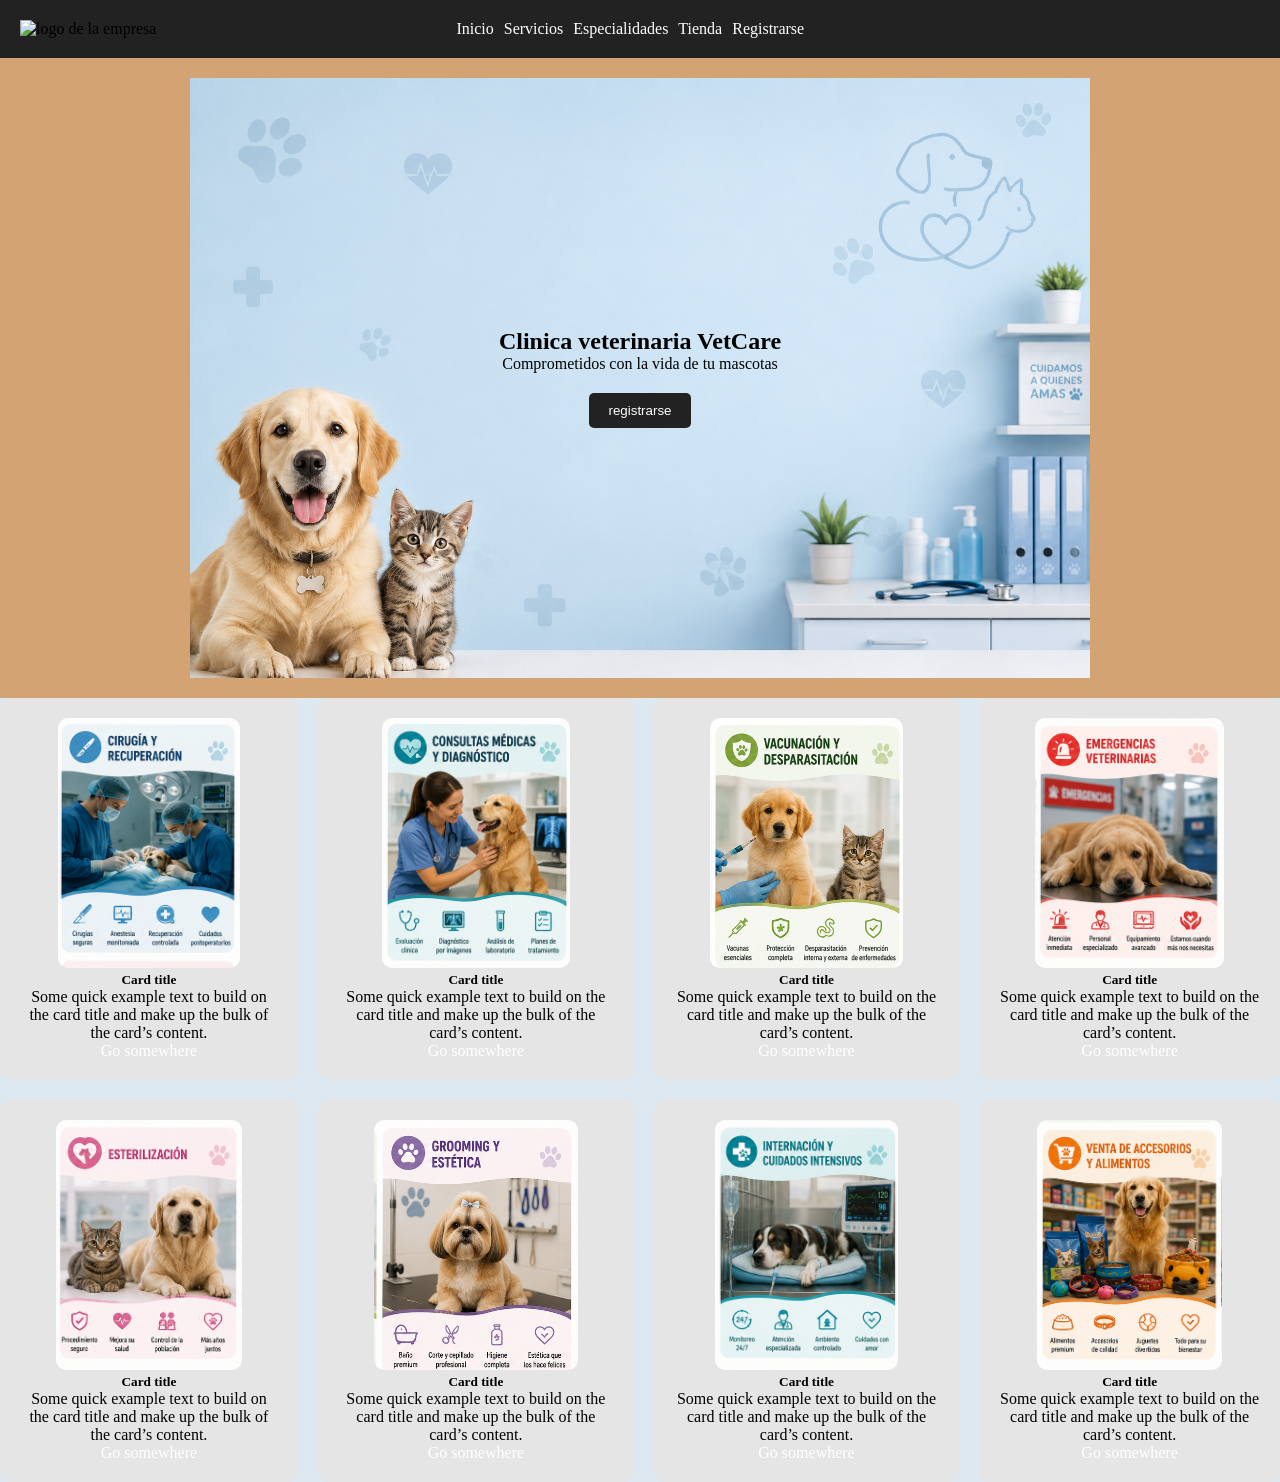
==== html/index.html @ 6836f609 "Etiapa 1: Hero, seccion sevicios" ====
<!DOCTYPE html>
<html lang="es">
<head>
    <meta charset="UTF-8">
    <meta name="viewport" content="width=device-width, initial-scale=1.0">
    <title>Document</title>
    <link rel="stylesheet" href="../css/index-style.css">
</head>
<body>
    <header class="encabezado">
        <div class="logo">
            <img src="#" alt="logo de la empresa">
        </div>
        <nav class="menu-nav-encabezado">
            <ul class="menu-nav-encabezado-lista">
                <li class="lista-item"><a href="#">Inicio</a></li>
                <li class="lista-item"><a href="#">Servicios</a></li>
                <li class="lista-item"><a href="#">Especialidades</a></li>
                <li class="lista-item"><a href="#">Tienda </a></li>
                <li class="lista-item"><a href="registro.html">Registrarse</a></li>
            </ul>
        </nav>
    </header>
    <main>
        <section class="hero">
            <h1 class="titulo">Clinica veterinaria VetCare</h1>
            <p class="slogan">Comprometidos con la vida de tu mascotas</p>
            <button class="btn-registro"><a href="registro.html">registrarse</a></button>
        </section>
        <section class="servicios">
            <div class="tarjetas" >
                <img src="../imagenes/Cirugia y Recuperacion.png" class="img-tarjeta" alt="...">
                <div class="cuerpo-trajeta">
                    <h5 class="titulo-tarjeta">Card title</h5>
                    <p class="texto-tarjeta">Some quick example text to build on the card title and make up the bulk of the card’s content.</p>
                    <a href="#" class="btn-tarjeta">Go somewhere</a>
                </div>
            </div>
            <div class="tarjetas" >
                <img src="../imagenes/Consulta medica y diasnostico.png" class="img-tarjeta" alt="...">
                <div class="cuerpo-trajeta">
                    <h5 class="titulo-tarjeta">Card title</h5>
                    <p class="texto-tarjeta">Some quick example text to build on the card title and make up the bulk of the card’s content.</p>
                    <a href="#" class="btn-tarjeta">Go somewhere</a>
                </div>
            </div>
            <div class="tarjetas" >
                <img src="../imagenes/vacunacion y desparasitacion.png" class="img-tarjeta" alt="...">
                <div class="cuerpo-trajeta">
                    <h5 class="titulo-tarjeta">Card title</h5>
                    <p class="texto-tarjeta">Some quick example text to build on the card title and make up the bulk of the card’s content.</p>
                    <a href="#" class="btn-tarjeta">Go somewhere</a>
                </div>
            </div>
            <div class="tarjetas" >
                <img src="../imagenes/Emergencias veterinarias.png" class="img-tarjeta" alt="...">
                <div class="cuerpo-trajeta">
                    <h5 class="titulo-tarjeta">Card title</h5>
                    <p class="texto-tarjeta">Some quick example text to build on the card title and make up the bulk of the card’s content.</p>
                    <a href="#" class="btn-tarjeta">Go somewhere</a>
                </div>
            </div>
            <div class="tarjetas" >
                <img src="../imagenes/ESTERILIZACION.png" class="img-tarjeta" alt="...">
                <div class="cuerpo-trajeta">
                    <h5 class="titulo-tarjeta">Card title</h5>
                    <p class="texto-tarjeta">Some quick example text to build on the card title and make up the bulk of the card’s content.</p>
                    <a href="#" class="btn-tarjeta">Go somewhere</a>
                </div>
            </div>
            <div class="tarjetas" >
                <img src="../imagenes/GRooming y estetica.png" class="img-tarjeta" alt="...">
                <div class="cuerpo-trajeta">
                    <h5 class="titulo-tarjeta">Card title</h5>
                    <p class="texto-tarjeta">Some quick example text to build on the card title and make up the bulk of the card’s content.</p>
                    <a href="#" class="btn-tarjeta">Go somewhere</a>
                </div>
            </div>
            <div class="tarjetas" >
                <img src="../imagenes/internacion i cuidados intencivos .png" class="img-tarjeta" alt="...">
                <div class="cuerpo-trajeta">
                    <h5 class="titulo-tarjeta">Card title</h5>
                    <p class="texto-tarjeta">Some quick example text to build on the card title and make up the bulk of the card’s content.</p>
                    <a href="#" class="btn-tarjeta">Go somewhere</a>
                </div>
            </div>
            <div class="tarjetas" >
                <img src="../imagenes/VENTA DE ACCESORIOS Y ALIMENTOS.png" class="img-tarjeta" alt="...">
                <div class="cuerpo-trajeta">
                    <h5 class="titulo-tarjeta">Card title</h5>
                    <p class="texto-tarjeta">Some quick example text to build on the card title and make up the bulk of the card’s content.</p>
                    <a href="#" class="btn-tarjeta">Go somewhere</a>
                </div>
            </div>
        </section>
    </main>
        

</body>
</html>
---- css/index-style.css ----
:root{
    --color-header: #222222;
    --color-fondo: #D4A373;
    --color-texto: #FFFFFF;
    --color-cards: #E5E5E5;
    --color-fondo-cards: #DDE8F1;
    --color-footer: #84A98C;
}

*{
    margin:0;
    padding:0;
}

a{
    text-decoration: none;
    color: var(--color-texto);
}
body{
    background-color: var(--color-fondo);
}

.encabezado{
    display: flex;
    justify-content: row;
    align-items: center;
    background-color: var(--color-header);
    padding: 20px;
    padding-right: 50px;
}
.logo{
    margin-right: 300px;
}

.menu-nav-encabezado-lista{
    display: grid;
    grid-template-columns: repeat(5, auto);
    padding-right: 5px;
}
.lista-item{
    list-style: none;
    padding-right: 10px;
}

.hero{
    display: flex;
    flex-direction: column;
    justify-content: center;
    align-items: center;
    height: 600px;
    background-image: url('../imagenes/img-de-fondo.png');
    background-size: contain;
    background-position: center;
    background-repeat: no-repeat;
    margin: 20px;
    border-radius: 10px;
}

.btn-registro{
    background-color: var(--color-header);
    color: var(--color-texto);
    border: none;
    padding: 10px 20px;
    border-radius: 5px;
    cursor: pointer;
    margin-top: 20px;
}

.servicios{
    display: grid;
    grid-template-columns: repeat(4, auto);
    gap: 20px;
    background-color: var(--color-fondo-cards);
}
.tarjetas{
    background-color: var(--color-cards);
    padding: 20px;
    border-radius: 10px;
    text-align: center;
}
.img-tarjeta{
    max-width: 250px;
    height: 250px;
    object-fit: cover;
    border-radius: 10px;
}
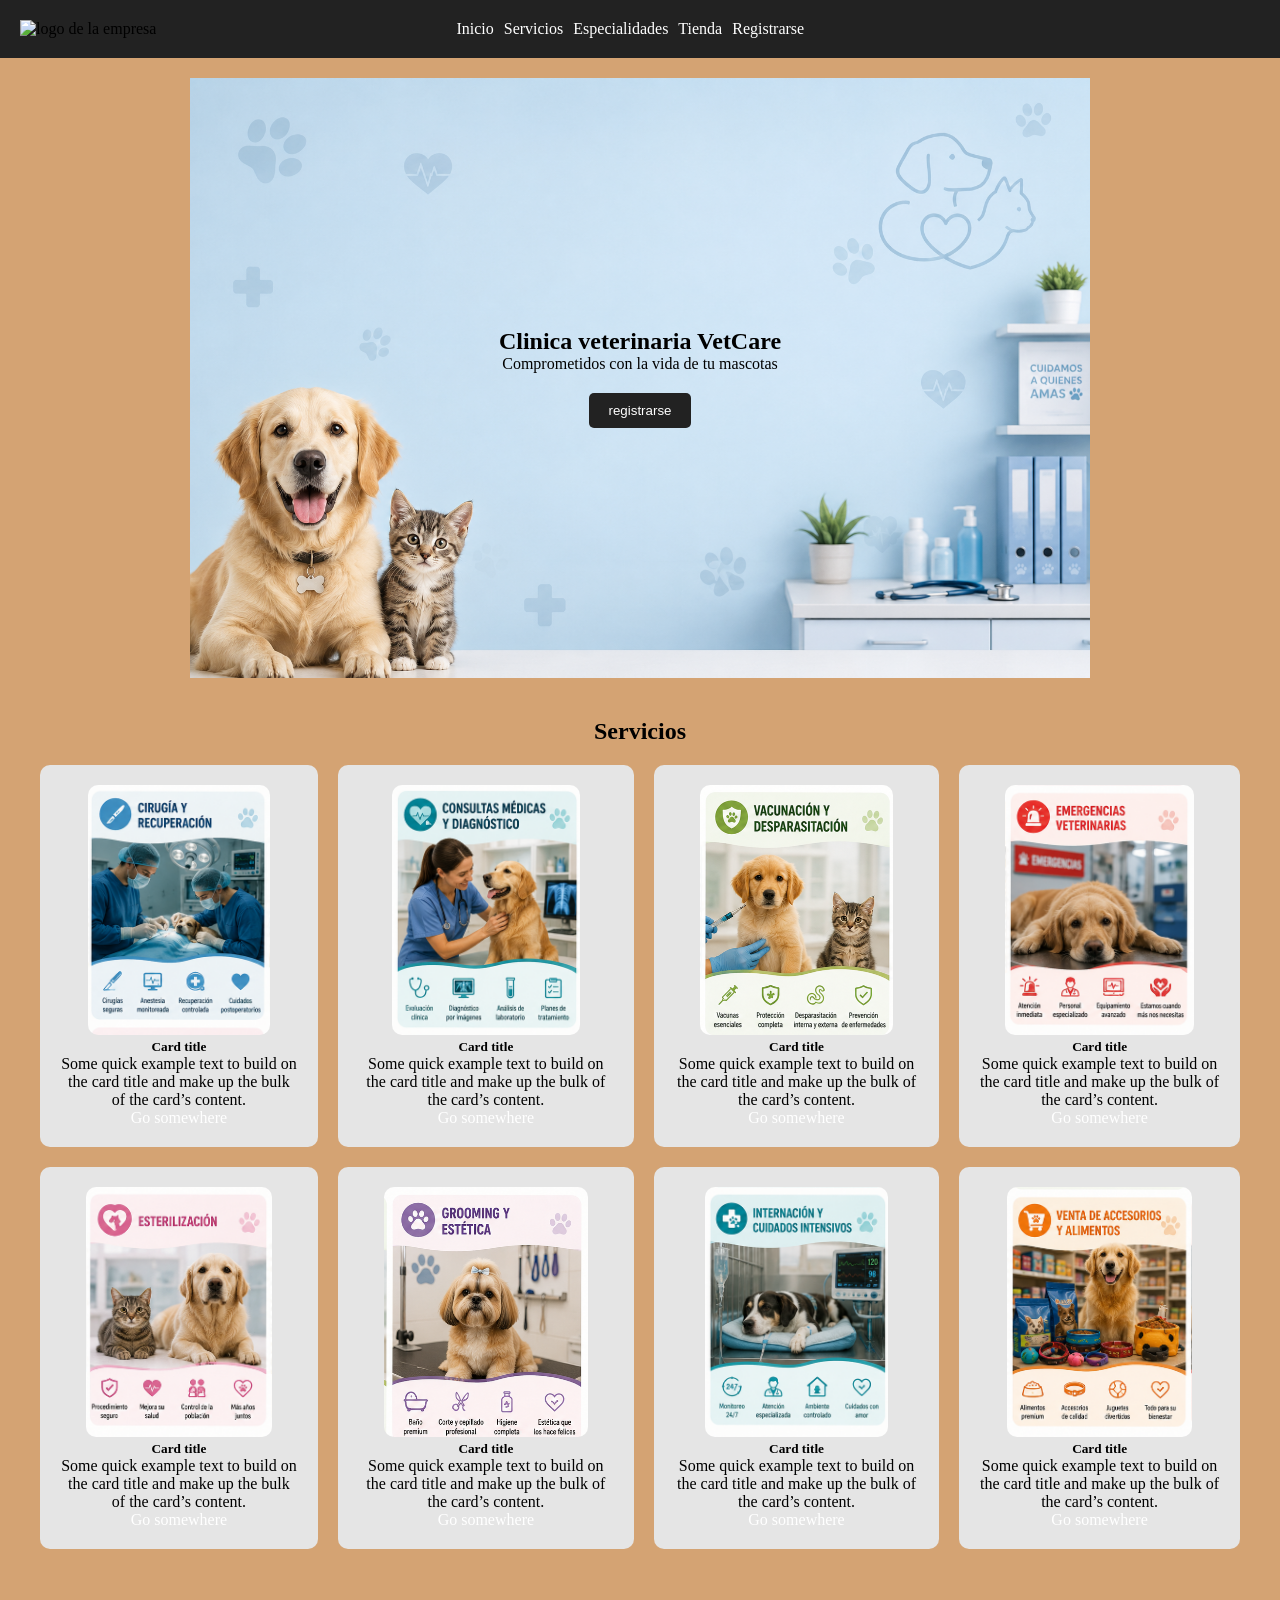
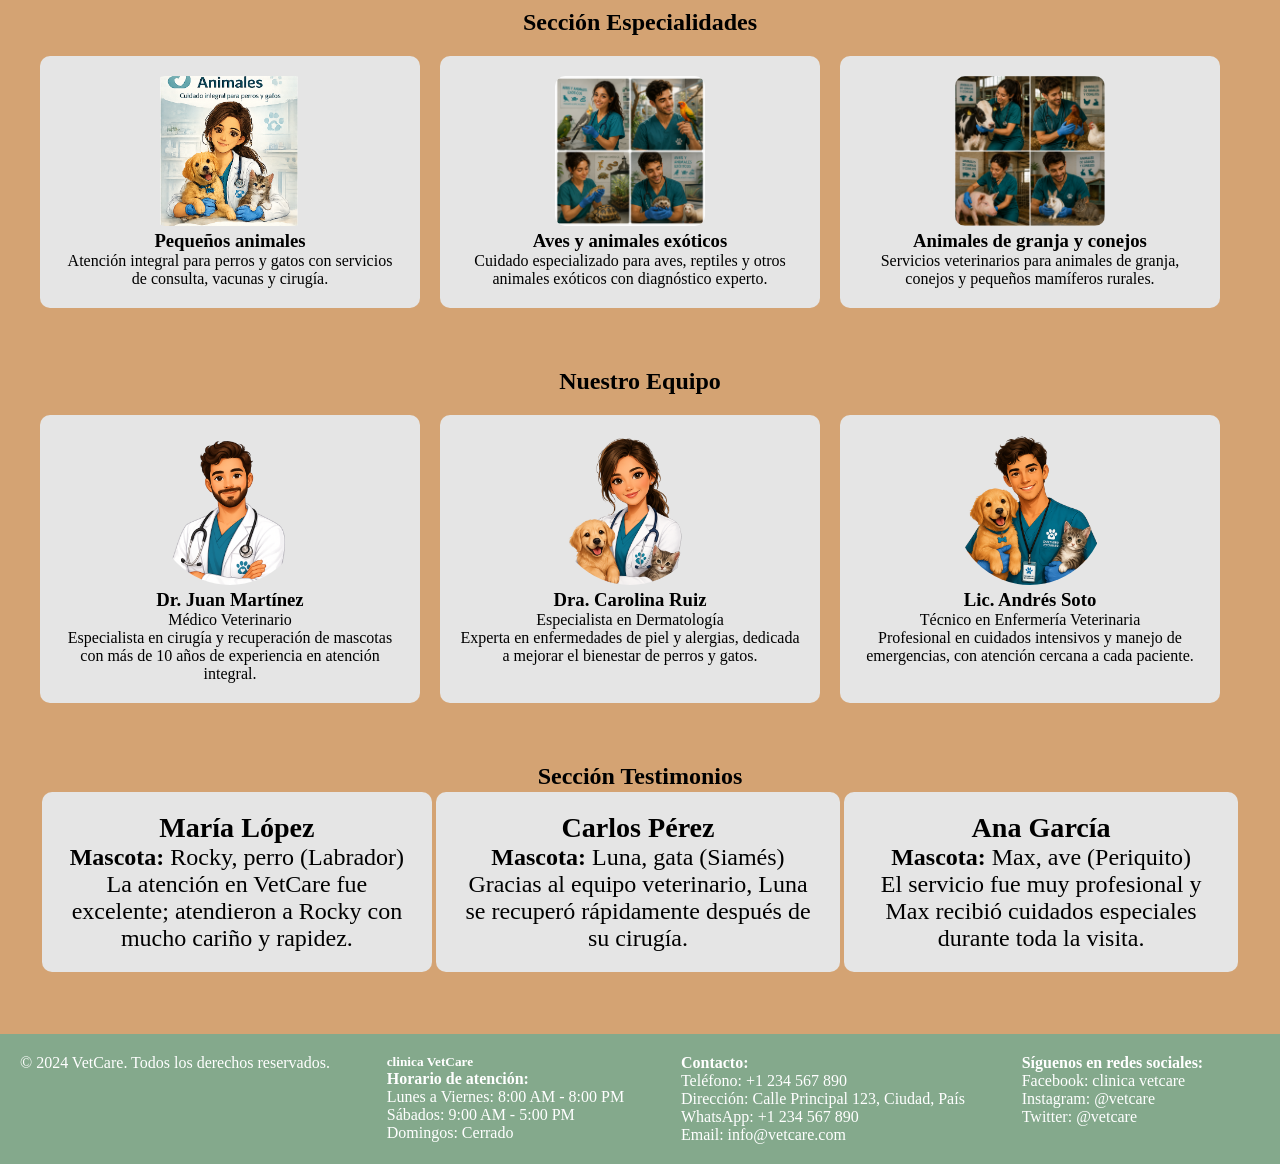
==== commit 910615bb: "Etiapa 1: seccion de especialidades, testimonios y footer" ====
--- a/html/index.html
+++ b/html/index.html
@@ -28,30 +28,32 @@
             <button class="btn-registro"><a href="registro.html">registrarse</a></button>
         </section>
         <section class="servicios">
-            <div class="tarjetas" >
-                <img src="../imagenes/Cirugia y Recuperacion.png" class="img-tarjeta" alt="...">
-                <div class="cuerpo-trajeta">
-                    <h5 class="titulo-tarjeta">Card title</h5>
-                    <p class="texto-tarjeta">Some quick example text to build on the card title and make up the bulk of the card’s content.</p>
-                    <a href="#" class="btn-tarjeta">Go somewhere</a>
+            <h2>Servicios</h2>
+            <div class="contenedor-tarjetas">
+                <div class="tarjetas" >
+                    <img src="../imagenes/Cirugia y Recuperacion.png" class="img-tarjeta" alt="...">
+                    <div class="cuerpo-trajeta">
+                        <h5 class="titulo-tarjeta">Card title</h5>
+                        <p class="texto-tarjeta">Some quick example text to build on the card title and make up the bulk of the card’s content.</p>
+                        <a href="#" class="btn-tarjeta">Go somewhere</a>
+                    </div>
                 </div>
-            </div>
-            <div class="tarjetas" >
-                <img src="../imagenes/Consulta medica y diasnostico.png" class="img-tarjeta" alt="...">
-                <div class="cuerpo-trajeta">
-                    <h5 class="titulo-tarjeta">Card title</h5>
-                    <p class="texto-tarjeta">Some quick example text to build on the card title and make up the bulk of the card’s content.</p>
-                    <a href="#" class="btn-tarjeta">Go somewhere</a>
+                <div class="tarjetas" >
+                    <img src="../imagenes/Consulta medica y diasnostico.png" class="img-tarjeta" alt="...">
+                    <div class="cuerpo-trajeta">
+                        <h5 class="titulo-tarjeta">Card title</h5>
+                        <p class="texto-tarjeta">Some quick example text to build on the card title and make up the bulk of the card’s content.</p>
+                        <a href="#" class="btn-tarjeta">Go somewhere</a>
+                    </div>
                 </div>
-            </div>
-            <div class="tarjetas" >
-                <img src="../imagenes/vacunacion y desparasitacion.png" class="img-tarjeta" alt="...">
-                <div class="cuerpo-trajeta">
-                    <h5 class="titulo-tarjeta">Card title</h5>
-                    <p class="texto-tarjeta">Some quick example text to build on the card title and make up the bulk of the card’s content.</p>
-                    <a href="#" class="btn-tarjeta">Go somewhere</a>
+                <div class="tarjetas" >
+                    <img src="../imagenes/vacunacion y desparasitacion.png" class="img-tarjeta" alt="...">
+                    <div class="cuerpo-trajeta">
+                        <h5 class="titulo-tarjeta">Card title</h5>
+                        <p class="texto-tarjeta">Some quick example text to build on the card title and make up the bulk of the card’s content.</p>
+                        <a href="#" class="btn-tarjeta">Go somewhere</a>
+                    </div>
                 </div>
-            </div>
             <div class="tarjetas" >
                 <img src="../imagenes/Emergencias veterinarias.png" class="img-tarjeta" alt="...">
                 <div class="cuerpo-trajeta">
@@ -92,9 +94,94 @@
                     <a href="#" class="btn-tarjeta">Go somewhere</a>
                 </div>
             </div>
+            </div>
         </section>
-    </main>
-        
-
+        <section class="especialidades">
+            <h2 class="titulo-seccion">Sección Especialidades</h2>
+            <div class="contenedor-especialidades">
+                <article class="especialidad">
+                    <img src="../imagenes/icono-pequenos-animales.png" alt="Icono Pequeños Animales" class="icono-especialidad">
+                    <h3>Pequeños animales</h3>
+                    <p>Atención integral para perros y gatos con servicios de consulta, vacunas y cirugía.</p>
+                </article>
+                <article class="especialidad">
+                    <img src="../imagenes/icono-aves-exoticos.png" alt="Icono Aves y Exóticos" class="icono-especialidad">
+                    <h3>Aves y animales exóticos</h3>
+                    <p>Cuidado especializado para aves, reptiles y otros animales exóticos con diagnóstico experto.</p>
+                </article>
+                <article class="especialidad">
+                    <img src="../imagenes/icono-granja-conejos.png" alt="Icono Granjas y Conejos" class="icono-especialidad">
+                    <h3>Animales de granja y conejos</h3>
+                    <p>Servicios veterinarios para animales de granja, conejos y pequeños mamíferos rurales.</p>
+                </article>
+            </div>
+        </section>
+        <section class="equipo">
+            <h2 class="titulo-seccion">Nuestro Equipo</h2>
+            <div class="contenedor-equipo">
+                <article class="miembro-equipo">
+                    <img src="../imagenes/avatar1.png" alt="Avatar Dr. Juan Martínez" class="avatar">
+                    <h3>Dr. Juan Martínez</h3>
+                    <p class="titulo-profesional">Médico Veterinario</p>
+                    <p>Especialista en cirugía y recuperación de mascotas con más de 10 años de experiencia en atención integral.</p>
+                </article>
+                <article class="miembro-equipo">
+                    <img src="../imagenes/avatar2.png" alt="Avatar Dra. Carolina Ruiz" class="avatar">
+                    <h3>Dra. Carolina Ruiz</h3>
+                    <p class="titulo-profesional">Especialista en Dermatología</p>
+                    <p>Experta en enfermedades de piel y alergias, dedicada a mejorar el bienestar de perros y gatos.</p>
+                </article>
+                <article class="miembro-equipo">
+                    <img src="../imagenes/avatar3.png" alt="Avatar Lic. Andrés Soto" class="avatar">
+                    <h3>Lic. Andrés Soto</h3>
+                    <p class="titulo-profesional">Técnico en Enfermería Veterinaria</p>
+                    <p>Profesional en cuidados intensivos y manejo de emergencias, con atención cercana a cada paciente.</p>
+                </article>
+            </div>
+        </section>
+        <section class="testimonios">
+            <h2 class="titulo-seccion">Sección Testimonios</h2>
+            <section class="subtestimonios">
+                <article class="testimonio">
+                    <h3>María López</h3>
+                    <p><strong>Mascota:</strong> Rocky, perro (Labrador)</p>
+                    <p>La atención en VetCare fue excelente; atendieron a Rocky con mucho cariño y rapidez.</p>
+                </article>
+                <article class="testimonio">
+                    <h3>Carlos Pérez</h3>
+                    <p><strong>Mascota:</strong> Luna, gata (Siamés)</p>
+                    <p>Gracias al equipo veterinario, Luna se recuperó rápidamente después de su cirugía.</p>
+                </article>
+                <article class="testimonio">
+                    <h3>Ana García</h3>
+                    <p><strong>Mascota:</strong> Max, ave (Periquito)</p>
+                    <p>El servicio fue muy profesional y Max recibió cuidados especiales durante toda la visita.</p>
+                </article>
+            </section>
+        </section>
+    </main>      
+    <footer class="pie-pagina">
+        <div class="copy"><p>&copy; 2024 VetCare. Todos los derechos reservados.</p></div>
+        <div class="horario">
+            <h5>clinica VetCare</h5>
+            <p><strong>Horario de atención:</strong></p>
+            <p>Lunes a Viernes: 8:00 AM - 8:00 PM</p>
+            <p>Sábados: 9:00 AM - 5:00 PM</p>
+            <p>Domingos: Cerrado</p>
+        </div>  
+        <div class="contacto">
+            <p><strong>Contacto:</strong></p>
+            <p>Teléfono: +1 234 567 890</p>
+            <p>Dirección: Calle Principal 123, Ciudad, País</p>
+            <p>WhatsApp: +1 234 567 890</p>
+            <p>Email: info@vetcare.com</p>
+        </div>
+        <div class="redes-sociales">
+            <p><strong>Síguenos en redes sociales:</strong></p>
+            <p>Facebook: clinica vetcare</p>
+            <p>Instagram: @vetcare</p>
+            <p>Twitter: @vetcare</p>
+        </div>
+    </footer>
 </body>
 </html>
--- a/css/index-style.css
+++ b/css/index-style.css
@@ -3,7 +3,6 @@
     --color-fondo: #D4A373;
     --color-texto: #FFFFFF;
     --color-cards: #E5E5E5;
-    --color-fondo-cards: #DDE8F1;
     --color-footer: #84A98C;
 }
 
@@ -67,11 +66,22 @@
 }
 
 .servicios{
+    display: flex;
+    flex-direction: column;
+    text-align: center;
+    gap: 20px;
+    
+    padding: 20px;
+    border-radius: 10px;
+    margin: 20px;
+}
+
+.contenedor-tarjetas{
     display: grid;
     grid-template-columns: repeat(4, auto);
     gap: 20px;
-    background-color: var(--color-fondo-cards);
 }
+
 .tarjetas{
     background-color: var(--color-cards);
     padding: 20px;
@@ -83,4 +93,96 @@
     height: 250px;
     object-fit: cover;
     border-radius: 10px;
+}
+
+.especialidades{
+    display: flex;
+    flex-direction: column;
+    text-align: center;
+    gap: 20px;   
+    padding: 20px;
+    border-radius: 10px;
+    margin: 20px;
+}
+
+.contenedor-especialidades{
+    display: grid;
+    grid-template-columns: repeat(4, auto);
+    gap: 20px;
+}
+
+.especialidad{
+    background-color: var(--color-cards);
+    padding: 20px;
+    border-radius: 10px;
+    text-align: center;
+}
+
+.icono-especialidad{
+    width: 150px;
+    height: 150px;
+    object-fit: cover;
+    border-radius: 10px;
+}
+
+.equipo{
+    display: flex;
+    flex-direction: column;
+    text-align: center;
+    gap: 20px;   
+    padding: 20px;
+    border-radius: 10px;
+    margin: 20px;
+}
+
+.contenedor-equipo{
+    display: grid;
+    grid-template-columns: repeat(4, auto);
+    gap: 20px;
+}
+
+.miembro-equipo{
+    background-color: var(--color-cards);
+    padding: 20px;
+    border-radius: 10px;
+    text-align: center;
+}
+
+.avatar{
+    width: 150px;
+    height: 150px;
+    border-radius: 50%;
+    object-fit: cover;
+}
+
+.testimonios{
+    display: flex;
+    flex-direction: column;
+    align-items: center;
+    padding: 20px;
+    border-radius: 10px;
+    margin: 20px; 
+
+}
+.subtestimonios{
+    /* background-color: var(--color-fondo-testimonios); */
+    display: grid;
+    grid-template-columns: repeat(4, auto);
+    font-size: 24px;
+    margin-bottom: 20px;
+}
+.testimonio{
+    background-color: var(--color-cards);
+    padding: 20px;
+    border-radius: 10px;
+    text-align: center;
+    margin: 2px;
+}
+
+.pie-pagina{
+    background-color: var(--color-footer);
+    color: var(--color-texto);
+    display: grid;
+    grid-template-columns: repeat(4, auto);
+    padding: 20px;
 }
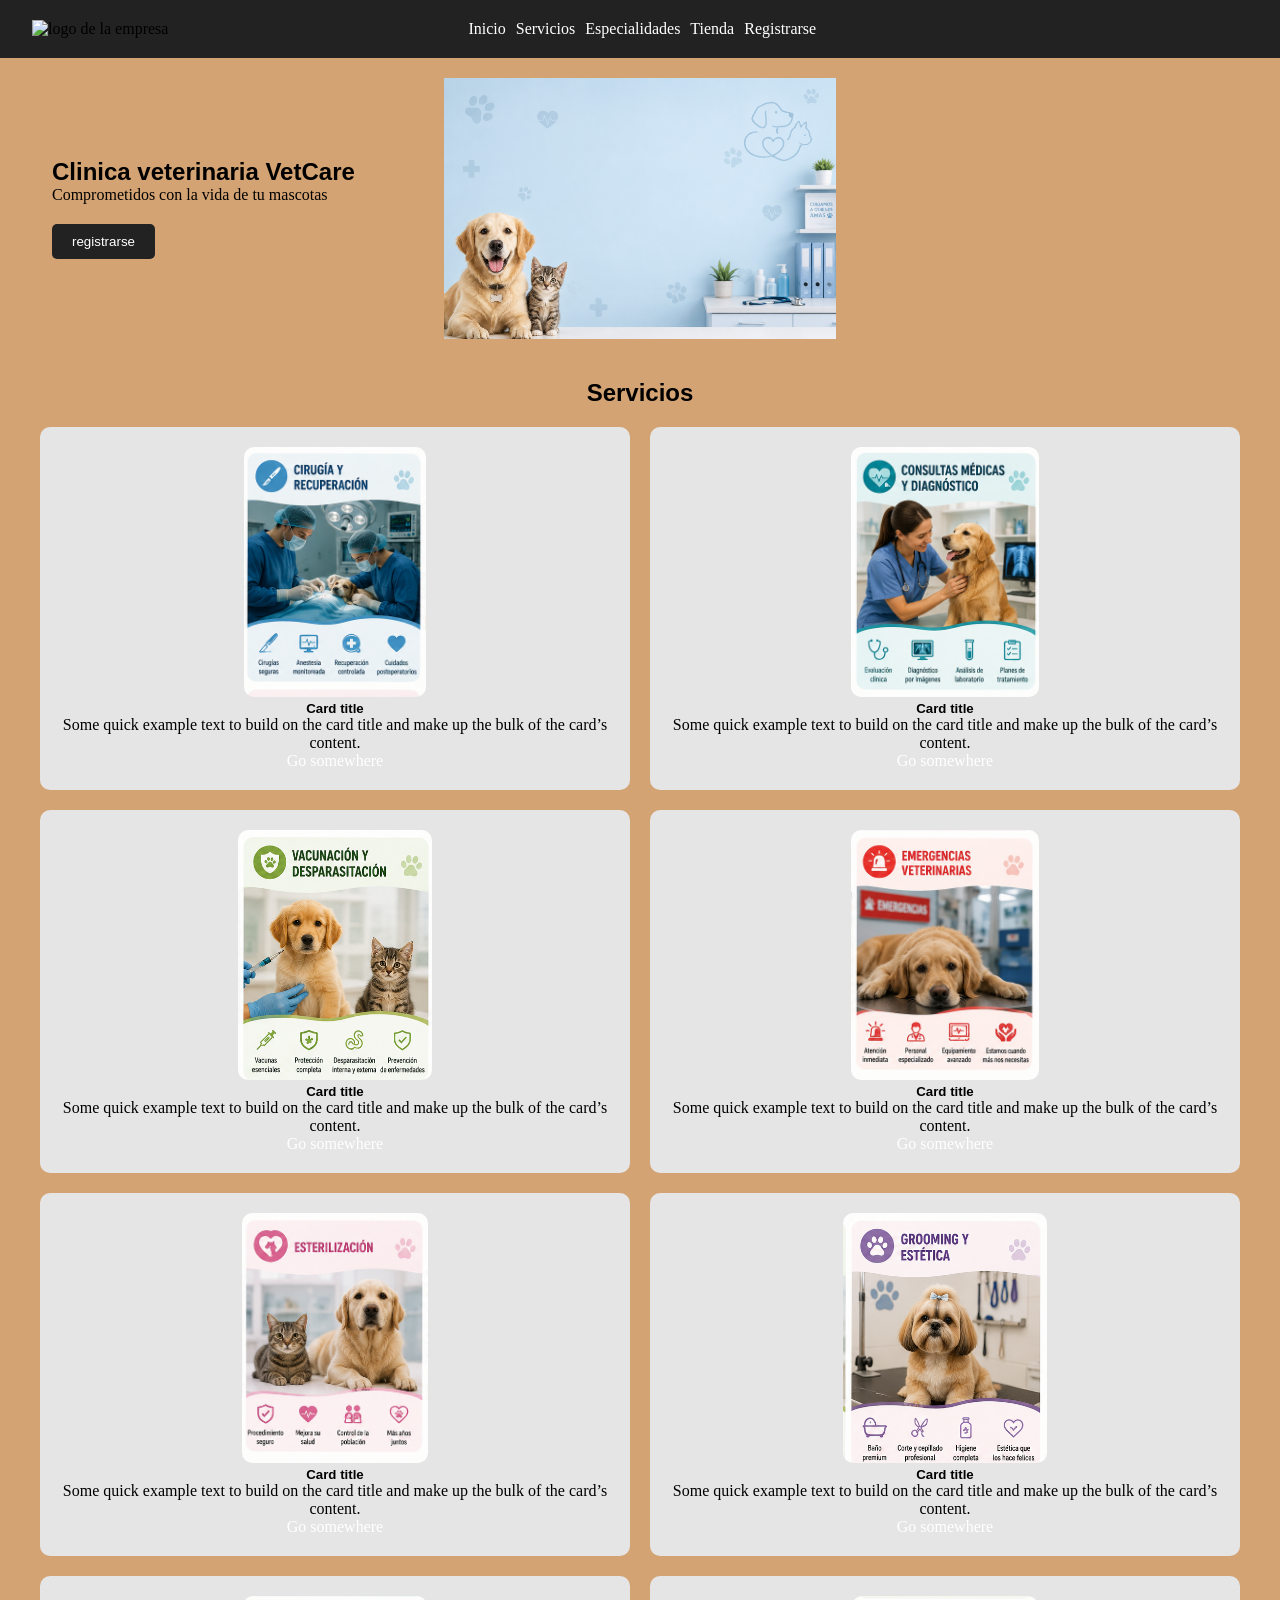
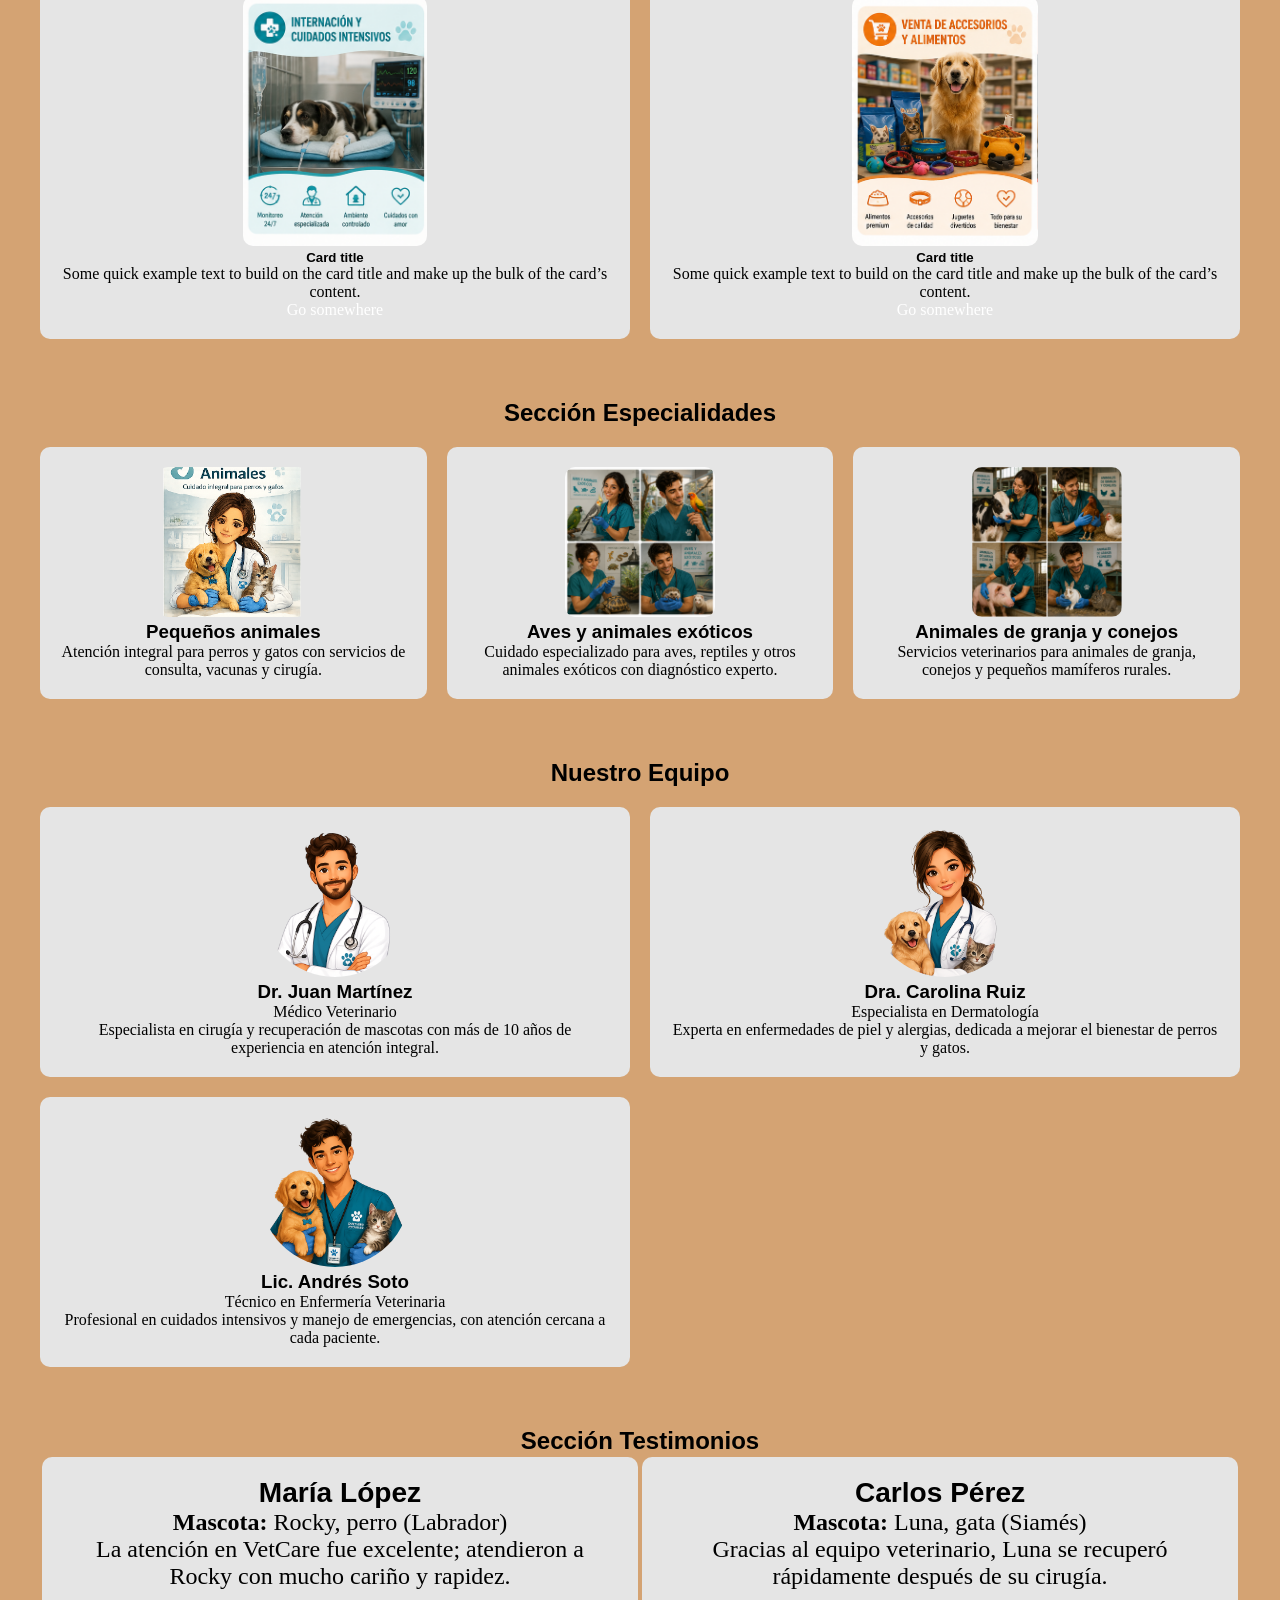
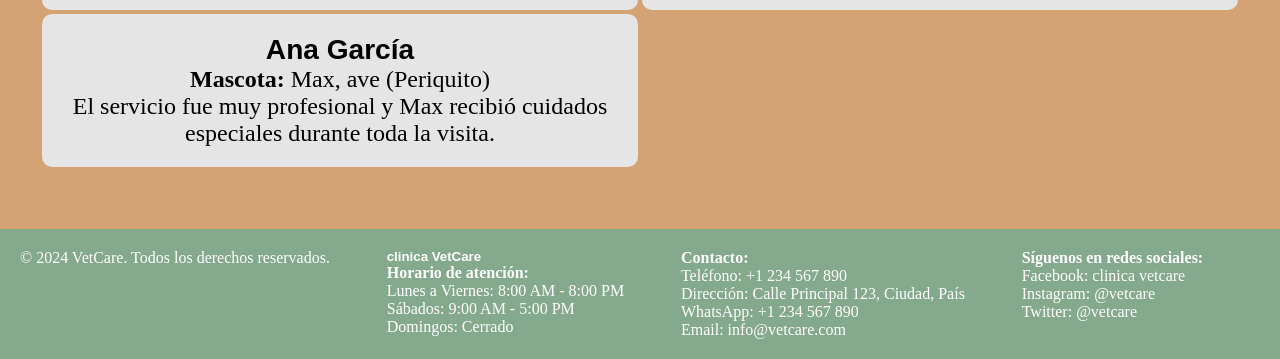
==== commit 23b45f0b: "Etapa 1: css completo" ====
--- a/html/index.html
+++ b/html/index.html
@@ -11,6 +11,8 @@
         <div class="logo">
             <img src="#" alt="logo de la empresa">
         </div>
+        <input type="checkbox" id="menu-toggle" class="nav-toggle-check">
+        <label for="menu-toggle" class="nav-toggle">☰</label>
         <nav class="menu-nav-encabezado">
             <ul class="menu-nav-encabezado-lista">
                 <li class="lista-item"><a href="#">Inicio</a></li>
--- a/css/index-style.css
+++ b/css/index-style.css
@@ -1,3 +1,5 @@
+
+
 :root{
     --color-header: #222222;
     --color-fondo: #D4A373;
@@ -11,12 +13,24 @@
     padding:0;
 }
 
+h1, h2, h3, h4, h5, h6{
+    font-family:'Franklin Gothic Medium', 'Arial Narrow', Arial, sans-serif;
+    font-optical-sizing: auto;
+    font-weight: 400px;
+    font-style: normal;
+}
+
 a{
     text-decoration: none;
     color: var(--color-texto);
 }
 body{
     background-color: var(--color-fondo);
+    font-family: cause, cursive;
+    font-optical-sizing: auto;
+    font-weight: weight;
+    font-style: normal;
+
 }
 
 .encabezado{
@@ -39,6 +53,25 @@
 .lista-item{
     list-style: none;
     padding-right: 10px;
+}
+
+.nav-toggle-check {
+    display: none;
+}
+
+.nav-toggle {
+    display: none;
+    background: none;
+    border: none;
+    color: var(--color-texto);
+    font-size: 2rem;
+    cursor: pointer;
+    margin-left: auto;
+}
+
+.nav-links {
+    display: flex;
+    gap: 10px;
 }
 
 .hero{
@@ -185,4 +218,110 @@
     display: grid;
     grid-template-columns: repeat(4, auto);
     padding: 20px;
-}+}
+
+@media (min-width: 768px) {
+    .contenedor-tarjetas {
+        grid-template-columns: repeat(2, minmax(0, 1fr));
+    }
+
+    .contenedor-especialidades {
+        grid-template-columns: repeat(3, minmax(0, 1fr));
+    }
+
+    .contenedor-equipo {
+        grid-template-columns: repeat(2, minmax(0, 1fr));
+    }
+
+    .subtestimonios {
+        grid-template-columns: repeat(2, minmax(0, 1fr));
+    }
+}
+
+@media (min-width: 1024px) {
+    .encabezado {
+        padding: 1.25rem 2rem;
+    }
+
+    .hero {
+        padding: 5rem 2rem;
+        height: auto;
+        text-align: left;
+        align-items: flex-start;
+    }
+
+    .btn-registro {
+        align-self: flex-start;
+    }
+}
+
+@media (max-width: 860px) {
+
+    .encabezado{
+        position: relative;
+        justify-content: space-between;
+    }
+
+    .logo{
+        margin-right: 0;
+    }
+
+    .nav-toggle{
+        display: block;
+    }
+
+    .menu-nav-encabezado{
+        display: none;
+        position: absolute;
+        top: 100%;
+        right: 20px;
+        background-color: var(--color-header);
+        width: 220px;
+        padding: 15px;
+        border-radius: 10px;
+    }
+
+    .menu-nav-encabezado-lista{
+        display: grid;
+        grid-template-columns: 1fr;
+        gap: 15px;
+    }
+
+    .lista-item{
+        padding-right: 0;
+    }
+
+    .lista-item a{
+        display: block;
+        width: 100%;
+    }
+
+    .nav-toggle-check:checked + .nav-toggle + .menu-nav-encabezado{
+        display: block;
+    }
+}
+
+@media (max-width: 640px) {
+    .hero h1 {
+        font-size: 2.5rem;
+    }
+
+    .servicios,
+    .especialidades,
+    .equipo,
+    .testimonios {
+        padding: 3rem 1rem;
+    }
+
+    .pie-pagina {
+        grid-template-columns: 1fr;
+    }
+
+    .contenedor-tarjetas,
+    .contenedor-especialidades,
+    .contenedor-equipo,
+    .subtestimonios {
+        grid-template-columns: 1fr;
+    }
+}
+
